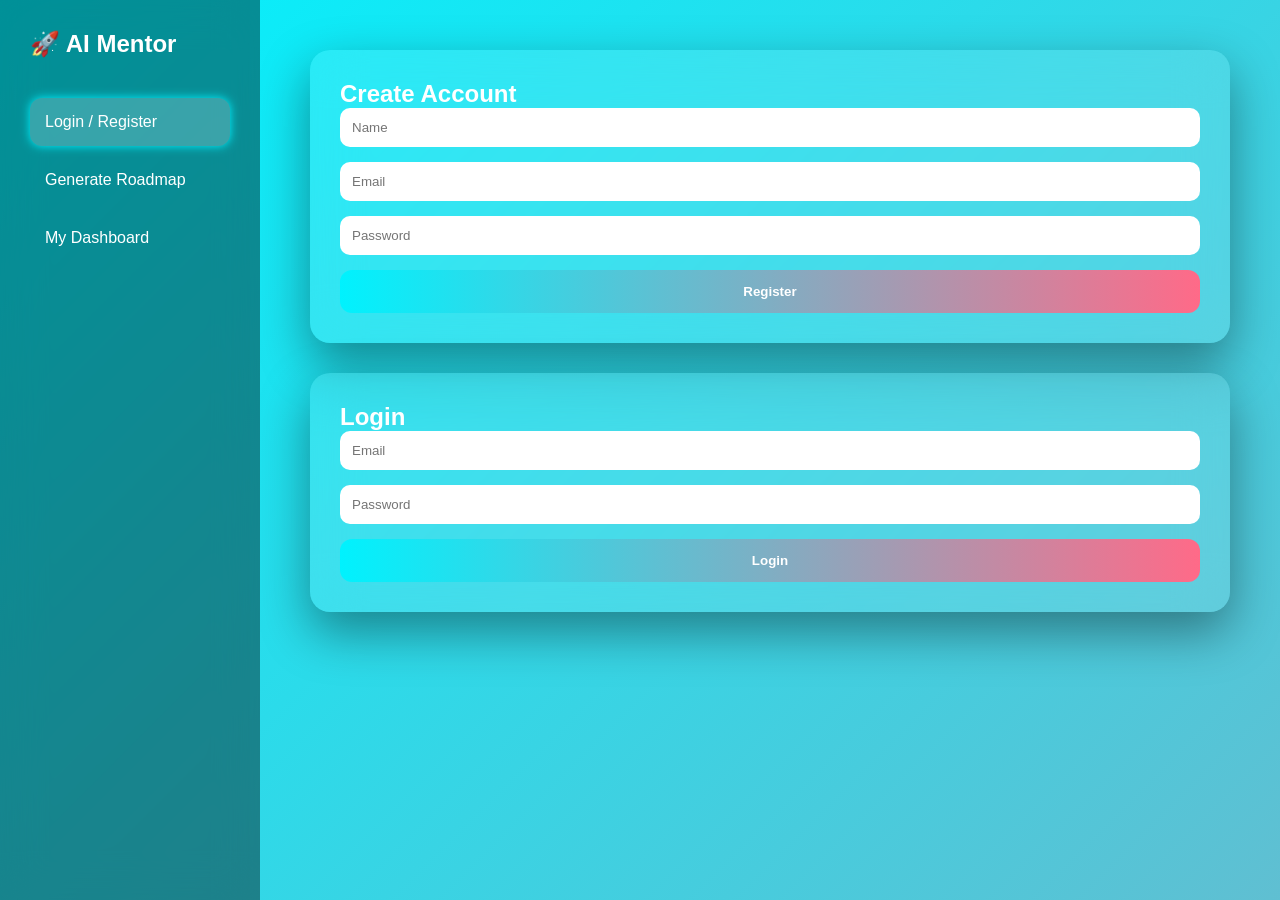
==== index.html @ 4871fbd0 "Add files via upload" ====
<!DOCTYPE html>
<html>
<head>
  <title>AI Learning Path</title>
  <link rel="stylesheet" href="style.css">
</head>
<body>

<div class="gradient-bg"></div>

<div class="app">

  <!-- Sidebar -->
  <div class="sidebar">
    <h2>🚀 AI Mentor</h2>

    <ul>
      <li class="active" onclick="showSection(this,'auth')">Login / Register</li>
      <li onclick="showSection(this,'generate')">Generate Roadmap</li>
      <li onclick="showSection(this,'dashboard')">My Dashboard</li>
    </ul>
  </div>

  <!-- Main Content -->
  <div class="main">

    <!-- Auth Section -->
    <div id="auth" class="section active fade">
      <div class="card">
        <h2>Create Account</h2>
        <input id="name" placeholder="Name">
        <input id="email" placeholder="Email">
        <input id="password" type="password" placeholder="Password">
        <button onclick="register()">Register</button>
      </div>

      <div class="card">
        <h2>Login</h2>
        <input id="loginEmail" placeholder="Email">
        <input id="loginPassword" type="password" placeholder="Password">
        <button onclick="login()">Login</button>
      </div>
    </div>

    <!-- Generate Section -->
    <div id="generate" class="section fade">
      <div class="card large">
        <h2>Generate AI Roadmap ✨</h2>
        <input id="skills" placeholder="Skills (HTML, Python)">
        <input id="role" placeholder="Target Role">
        <select id="level">
          <option>Beginner</option>
          <option>Intermediate</option>
          <option>Advanced</option>
        </select>
        <button onclick="generate()">Generate</button>
      </div>
    </div>

    <!-- Dashboard Section -->
    <div id="dashboard" class="section fade">
      <div class="card large">
        <h2>📚 My Roadmap</h2>

        <div class="progress-container">
          <div id="progressFill"></div>
          <span id="progressText">0%</span>
        </div>

        <input type="range" min="0" max="100" value="0"
          id="progressSlider"
          onchange="updateProgressUI(this.value)">

        <div id="loader" class="loader hidden"></div>

        <pre id="output">Your roadmap will appear here...</pre>
      </div>
    </div>

  </div>
</div>

<div id="toast" class="toast"></div>

<script src="script.js"></script>
</body>
</html>
---- style.css ----
*{
  margin:0;
  padding:0;
  box-sizing:border-box;
  font-family:'Segoe UI',sans-serif;
}

body{
  overflow:hidden;
  color:white;
}

/* Animated Gradient Background */
.gradient-bg{
  position:fixed;
  width:200%;
  height:200%;
  background:linear-gradient(-45deg,#667eea,#764ba2,#ff6a88,#00f2fe);
  background-size:400% 400%;
  animation:gradientMove 12s ease infinite;
  z-index:-1;
}

@keyframes gradientMove{
  0%{background-position:0% 50%;}
  50%{background-position:100% 50%;}
  100%{background-position:0% 50%;}
}

.app{
  display:flex;
  height:100vh;
}

/* Sidebar */
.sidebar{
  width:260px;
  padding:30px;
  background:rgba(0,0,0,0.4);
  backdrop-filter:blur(20px);
}

.sidebar h2{
  margin-bottom:40px;
}

.sidebar ul{
  list-style:none;
}

.sidebar li{
  padding:15px;
  border-radius:12px;
  margin-bottom:10px;
  cursor:pointer;
  transition:0.3s;
}

.sidebar li:hover,
.sidebar li.active{
  background:rgba(255,255,255,0.2);
  box-shadow:0 0 10px #00f2fe;
}

/* Main */
.main{
  flex:1;
  padding:50px;
  overflow-y:auto;
}

.section{
  display:none;
}

.section.active{
  display:block;
}

/* Smooth Fade */
.fade{
  animation:fadeIn 0.4s ease;
}

@keyframes fadeIn{
  from{opacity:0;transform:translateY(10px);}
  to{opacity:1;transform:translateY(0);}
}

/* Cards */
.card{
  background:rgba(255,255,255,0.1);
  backdrop-filter:blur(25px);
  padding:30px;
  border-radius:20px;
  margin-bottom:30px;
  box-shadow:0 20px 50px rgba(0,0,0,0.4);
  transition:0.3s;
}

.card:hover{
  transform:translateY(-5px);
}

.large{width:100%;}

input,select{
  width:100%;
  padding:12px;
  margin-bottom:15px;
  border-radius:10px;
  border:none;
  outline:none;
}

button{
  width:100%;
  padding:14px;
  border-radius:12px;
  border:none;
  background:linear-gradient(90deg,#00f2fe,#ff6a88);
  color:white;
  font-weight:bold;
  cursor:pointer;
  transition:0.3s;
}

button:hover{
  transform:scale(1.05);
  box-shadow:0 0 20px #00f2fe;
}

/* Progress Bar */
.progress-container{
  position:relative;
  width:100%;
  height:20px;
  background:rgba(255,255,255,0.2);
  border-radius:15px;
  margin-bottom:15px;
}

#progressFill{
  height:100%;
  width:0%;
  background:linear-gradient(90deg,#00f2fe,#ff6a88);
  border-radius:15px;
  transition:0.4s;
}

#progressText{
  position:absolute;
  right:10px;
  top:-25px;
}

/* Loader */
.loader{
  width:40px;
  height:40px;
  border:5px solid #ffffff33;
  border-top:5px solid #00f2fe;
  border-radius:50%;
  animation:spin 1s linear infinite;
  margin:10px 0;
}

@keyframes spin{
  to{transform:rotate(360deg);}
}

.hidden{display:none;}

pre{
  background:rgba(0,0,0,0.4);
  padding:20px;
  border-radius:15px;
  white-space:pre-wrap;
  margin-top:20px;
}

/* Toast */
.toast{
  position:fixed;
  bottom:20px;
  right:20px;
  background:#00f2fe;
  padding:15px 20px;
  border-radius:10px;
  opacity:0;
  transition:0.4s;
}

.toast.show{
  opacity:1;
}
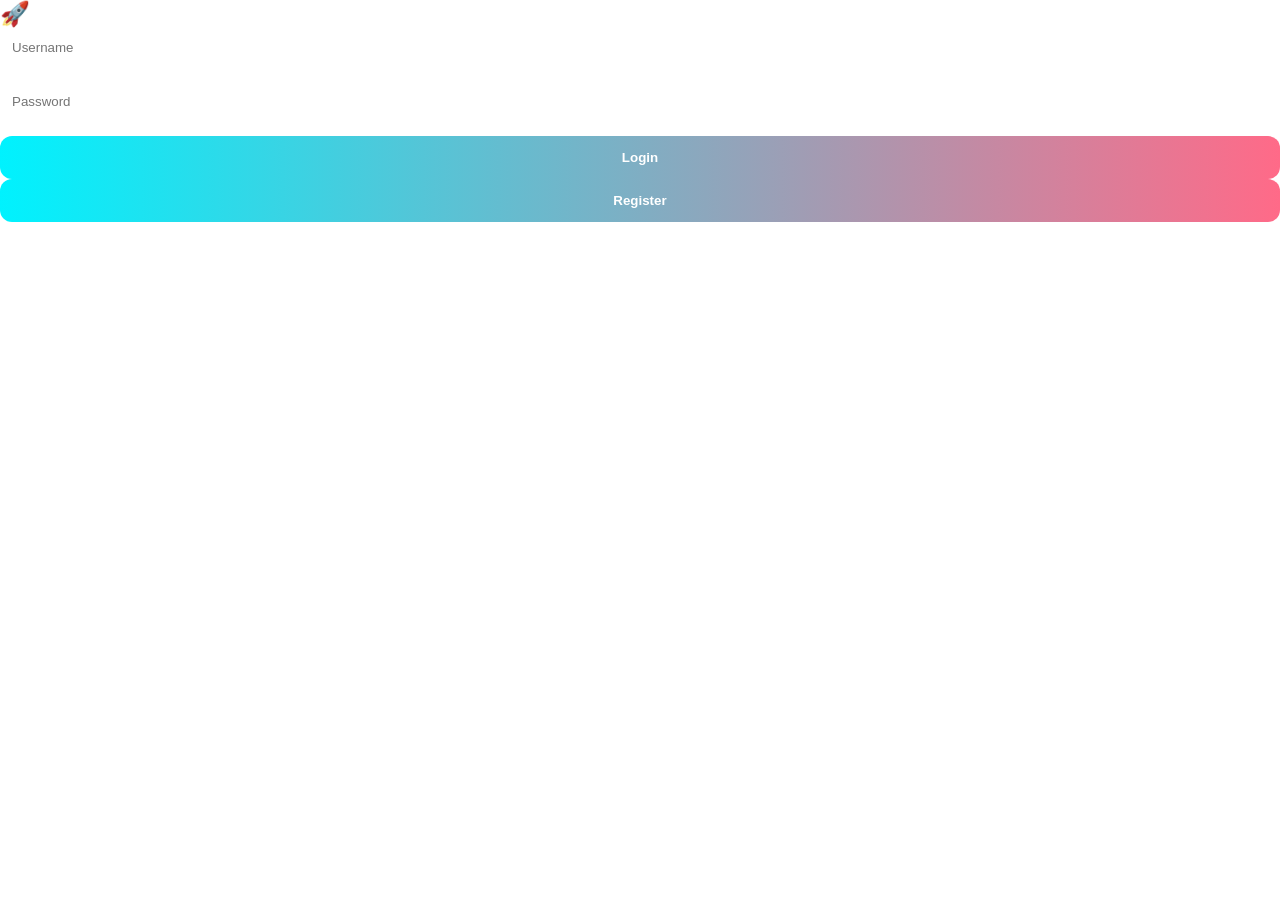
==== commit bf6108a7: "Update index.html" ====
--- a/index.html
+++ b/index.html
@@ -1,87 +1,71 @@
 <!DOCTYPE html>
-<html>
+<html lang="en">
 <head>
-  <title>AI Learning Path</title>
+  <meta charset="UTF-8">
+  <title>AI Learning Architect</title>
   <link rel="stylesheet" href="style.css">
+  <script defer src="script.js"></script>
 </head>
 <body>
 
-<div class="gradient-bg"></div>
+<div class="background"></div>
 
-<div class="app">
+<!-- LOGIN / REGISTER -->
+<div class="auth-container" id="authBox">
+  <div class="auth-card">
+    <h2>🚀 AI Learning Architect</h2>
 
-  <!-- Sidebar -->
-  <div class="sidebar">
-    <h2>🚀 AI Mentor</h2>
+    <input type="text" id="username" placeholder="Username">
+    <input type="password" id="password" placeholder="Password">
 
+    <button onclick="login()">Login</button>
+    <button class="register-btn" onclick="register()">Register</button>
+  </div>
+</div>
+
+<!-- DASHBOARD -->
+<div class="dashboard hidden" id="dashboard">
+
+  <aside class="sidebar">
+    <h2>⚡ AI Architect</h2>
     <ul>
-      <li class="active" onclick="showSection(this,'auth')">Login / Register</li>
-      <li onclick="showSection(this,'generate')">Generate Roadmap</li>
-      <li onclick="showSection(this,'dashboard')">My Dashboard</li>
+      <li onclick="showSection('roadmap')">📚 Generate Roadmap</li>
+      <li onclick="showSection('progress')">📊 Progress</li>
+      <li onclick="logout()">🚪 Logout</li>
     </ul>
-  </div>
+  </aside>
 
-  <!-- Main Content -->
-  <div class="main">
+  <main class="main-content">
 
-    <!-- Auth Section -->
-    <div id="auth" class="section active fade">
-      <div class="card">
-        <h2>Create Account</h2>
-        <input id="name" placeholder="Name">
-        <input id="email" placeholder="Email">
-        <input id="password" type="password" placeholder="Password">
-        <button onclick="register()">Register</button>
-      </div>
+    <!-- ROADMAP SECTION -->
+    <section id="roadmap" class="section active">
+      <h1>Create Your AI Learning Path</h1>
 
-      <div class="card">
-        <h2>Login</h2>
-        <input id="loginEmail" placeholder="Email">
-        <input id="loginPassword" type="password" placeholder="Password">
-        <button onclick="login()">Login</button>
-      </div>
-    </div>
-
-    <!-- Generate Section -->
-    <div id="generate" class="section fade">
-      <div class="card large">
-        <h2>Generate AI Roadmap ✨</h2>
-        <input id="skills" placeholder="Skills (HTML, Python)">
-        <input id="role" placeholder="Target Role">
+      <div class="form-box">
+        <input type="text" id="goal" placeholder="Your Target (e.g. Penetration Tester)">
         <select id="level">
           <option>Beginner</option>
           <option>Intermediate</option>
           <option>Advanced</option>
         </select>
-        <button onclick="generate()">Generate</button>
+        <input type="text" id="skills" placeholder="Current Skills (comma separated)">
+        <button onclick="generateRoadmap()">Generate Path</button>
       </div>
-    </div>
 
-    <!-- Dashboard Section -->
-    <div id="dashboard" class="section fade">
-      <div class="card large">
-        <h2>📚 My Roadmap</h2>
+      <div id="roadmapOutput" class="roadmap-output"></div>
+    </section>
 
-        <div class="progress-container">
-          <div id="progressFill"></div>
-          <span id="progressText">0%</span>
-        </div>
+    <!-- PROGRESS SECTION -->
+    <section id="progress" class="section">
+      <h1>Your Progress</h1>
+      <div class="progress-bar">
+        <div class="progress-fill" id="progressFill"></div>
+      </div>
+      <p id="progressText">0% Completed</p>
+    </section>
 
-        <input type="range" min="0" max="100" value="0"
-          id="progressSlider"
-          onchange="updateProgressUI(this.value)">
-
-        <div id="loader" class="loader hidden"></div>
-
-        <pre id="output">Your roadmap will appear here...</pre>
-      </div>
-    </div>
-
-  </div>
+  </main>
 </div>
 
-<div id="toast" class="toast"></div>
-
-<script src="script.js"></script>
 </body>
-</html>+</html>
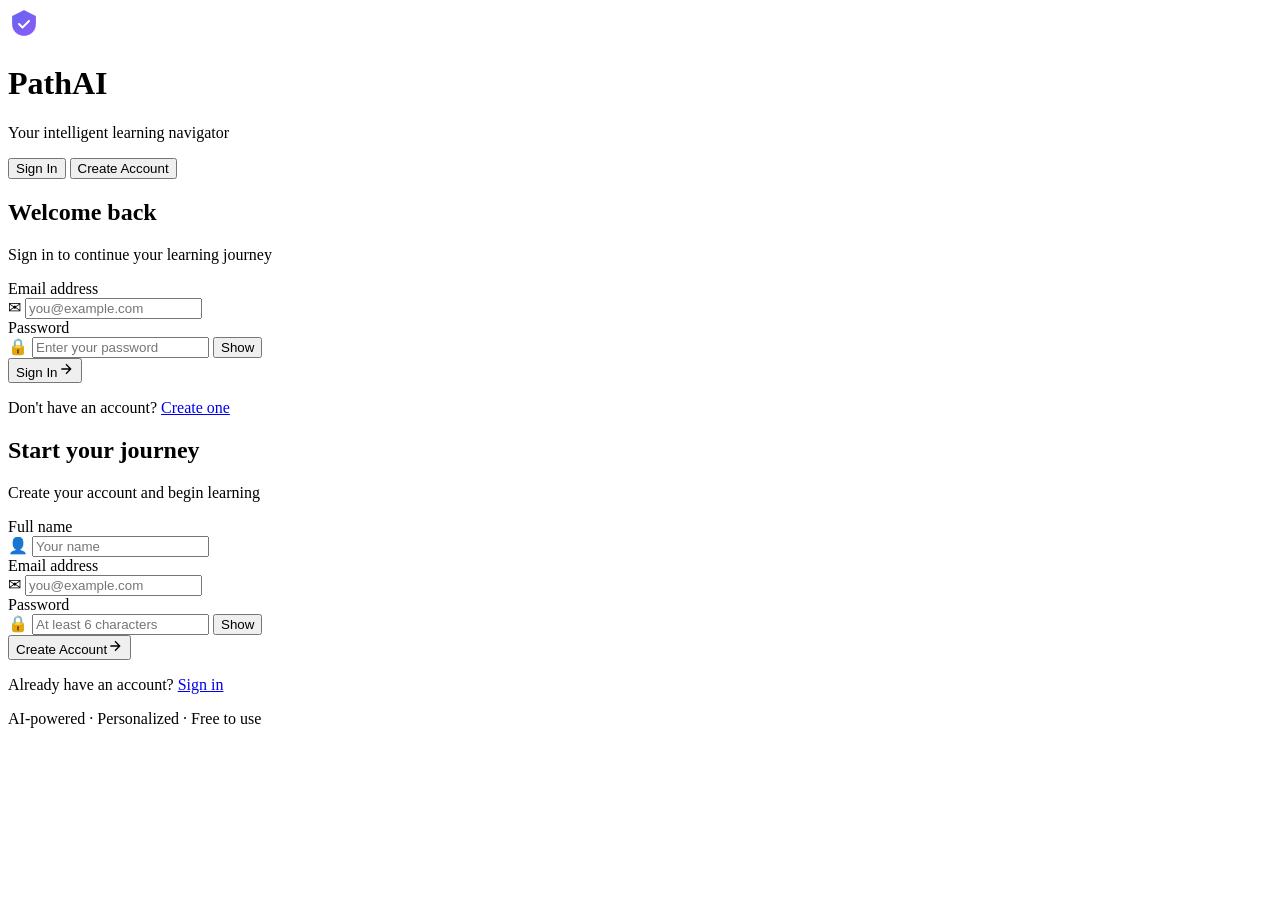
==== commit 62203616: "Add files via upload" ====
--- a/index.html
+++ b/index.html
@@ -1,71 +1,94 @@
-<!DOCTYPE html>
-<html lang="en">
-<head>
-  <meta charset="UTF-8">
-  <title>AI Learning Architect</title>
-  <link rel="stylesheet" href="style.css">
-  <script defer src="script.js"></script>
-</head>
-<body>
-
-<div class="background"></div>
-
-<!-- LOGIN / REGISTER -->
-<div class="auth-container" id="authBox">
-  <div class="auth-card">
-    <h2>🚀 AI Learning Architect</h2>
-
-    <input type="text" id="username" placeholder="Username">
-    <input type="password" id="password" placeholder="Password">
-
-    <button onclick="login()">Login</button>
-    <button class="register-btn" onclick="register()">Register</button>
-  </div>
-</div>
-
-<!-- DASHBOARD -->
-<div class="dashboard hidden" id="dashboard">
-
-  <aside class="sidebar">
-    <h2>⚡ AI Architect</h2>
-    <ul>
-      <li onclick="showSection('roadmap')">📚 Generate Roadmap</li>
-      <li onclick="showSection('progress')">📊 Progress</li>
-      <li onclick="logout()">🚪 Logout</li>
-    </ul>
-  </aside>
-
-  <main class="main-content">
-
-    <!-- ROADMAP SECTION -->
-    <section id="roadmap" class="section active">
-      <h1>Create Your AI Learning Path</h1>
-
-      <div class="form-box">
-        <input type="text" id="goal" placeholder="Your Target (e.g. Penetration Tester)">
-        <select id="level">
-          <option>Beginner</option>
-          <option>Intermediate</option>
-          <option>Advanced</option>
-        </select>
-        <input type="text" id="skills" placeholder="Current Skills (comma separated)">
-        <button onclick="generateRoadmap()">Generate Path</button>
-      </div>
-
-      <div id="roadmapOutput" class="roadmap-output"></div>
-    </section>
-
-    <!-- PROGRESS SECTION -->
-    <section id="progress" class="section">
-      <h1>Your Progress</h1>
-      <div class="progress-bar">
-        <div class="progress-fill" id="progressFill"></div>
-      </div>
-      <p id="progressText">0% Completed</p>
-    </section>
-
-  </main>
-</div>
-
-</body>
-</html>
+<!DOCTYPE html>
+<html lang="en">
+<head>
+  <meta charset="UTF-8" />
+  <meta name="viewport" content="width=device-width, initial-scale=1.0"/>
+  <title>PathAI — Your Intelligent Learning Navigator</title>
+  <link rel="stylesheet" href="css/auth.css" />
+  <link href="https://fonts.googleapis.com/css2?family=Syne:wght@400;600;700;800&family=DM+Sans:ital,wght@0,300;0,400;0,500;1,300&display=swap" rel="stylesheet"/>
+</head>
+<body>
+  <div class="bg-canvas">
+    <div class="orb orb-1"></div>
+    <div class="orb orb-2"></div>
+    <div class="orb orb-3"></div>
+    <div class="grid-overlay"></div>
+  </div>
+  <div class="auth-container">
+    <div class="brand">
+      <div class="brand-icon">
+        <svg width="32" height="32" viewBox="0 0 32 32" fill="none">
+          <path d="M16 2L28 8V16C28 22.627 22.627 28 16 28C9.373 28 4 22.627 4 16V8L16 2Z" fill="url(#grad)" stroke="rgba(255,255,255,0.2)" stroke-width="1"/>
+          <path d="M11 16L14.5 19.5L21 13" stroke="white" stroke-width="2" stroke-linecap="round" stroke-linejoin="round"/>
+          <defs><linearGradient id="grad" x1="4" y1="2" x2="28" y2="28" gradientUnits="userSpaceOnUse"><stop stop-color="#6366f1"/><stop offset="1" stop-color="#8b5cf6"/></linearGradient></defs>
+        </svg>
+      </div>
+      <h1 class="brand-name">PathAI</h1>
+      <p class="brand-tagline">Your intelligent learning navigator</p>
+    </div>
+    <div class="card">
+      <div class="tabs">
+        <button class="tab active" data-tab="login">Sign In</button>
+        <button class="tab" data-tab="register">Create Account</button>
+      </div>
+      <div class="form-section" id="login-section">
+        <div class="form-header">
+          <h2>Welcome back</h2>
+          <p>Sign in to continue your learning journey</p>
+        </div>
+        <div class="field">
+          <label>Email address</label>
+          <div class="input-wrap">
+            <span class="input-icon">✉</span>
+            <input type="email" id="login-email" placeholder="you@example.com" autocomplete="email"/>
+          </div>
+        </div>
+        <div class="field">
+          <label>Password</label>
+          <div class="input-wrap">
+            <span class="input-icon">🔒</span>
+            <input type="password" id="login-password" placeholder="Enter your password"/>
+            <button class="toggle-pw" onclick="togglePw('login-password',this)">Show</button>
+          </div>
+        </div>
+        <div class="error-msg" id="login-error"></div>
+        <button class="btn-primary" onclick="handleLogin()"><span>Sign In</span><svg width="16" height="16" viewBox="0 0 24 24" fill="none" stroke="currentColor" stroke-width="2"><path d="M5 12h14M12 5l7 7-7 7"/></svg></button>
+        <p class="form-switch">Don't have an account? <a href="#" onclick="switchTab('register')">Create one</a></p>
+      </div>
+      <div class="form-section hidden" id="register-section">
+        <div class="form-header">
+          <h2>Start your journey</h2>
+          <p>Create your account and begin learning</p>
+        </div>
+        <div class="field">
+          <label>Full name</label>
+          <div class="input-wrap">
+            <span class="input-icon">👤</span>
+            <input type="text" id="reg-name" placeholder="Your name"/>
+          </div>
+        </div>
+        <div class="field">
+          <label>Email address</label>
+          <div class="input-wrap">
+            <span class="input-icon">✉</span>
+            <input type="email" id="reg-email" placeholder="you@example.com"/>
+          </div>
+        </div>
+        <div class="field">
+          <label>Password</label>
+          <div class="input-wrap">
+            <span class="input-icon">🔒</span>
+            <input type="password" id="reg-password" placeholder="At least 6 characters"/>
+            <button class="toggle-pw" onclick="togglePw('reg-password',this)">Show</button>
+          </div>
+        </div>
+        <div class="error-msg" id="reg-error"></div>
+        <button class="btn-primary" onclick="handleRegister()"><span>Create Account</span><svg width="16" height="16" viewBox="0 0 24 24" fill="none" stroke="currentColor" stroke-width="2"><path d="M5 12h14M12 5l7 7-7 7"/></svg></button>
+        <p class="form-switch">Already have an account? <a href="#" onclick="switchTab('login')">Sign in</a></p>
+      </div>
+    </div>
+    <p class="footer-note">AI-powered · Personalized · Free to use</p>
+  </div>
+  <script src="js/auth.js"></script>
+</body>
+</html>
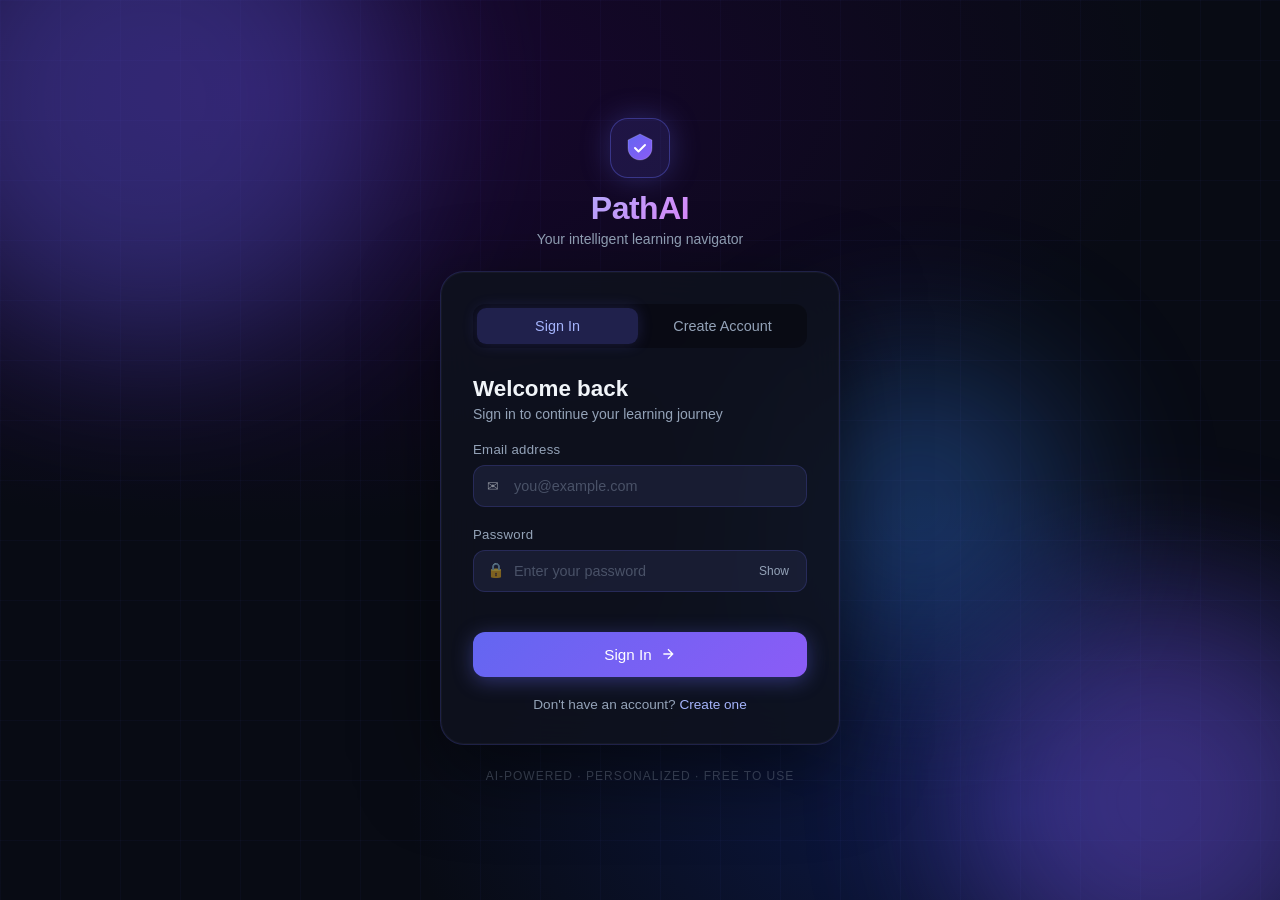
==== commit c682490b: "Update index.html" ====
--- a/index.html
+++ b/index.html
@@ -4,7 +4,7 @@
   <meta charset="UTF-8" />
   <meta name="viewport" content="width=device-width, initial-scale=1.0"/>
   <title>PathAI — Your Intelligent Learning Navigator</title>
-  <link rel="stylesheet" href="css/auth.css" />
+  <link rel="stylesheet" href="auth.css" />
   <link href="https://fonts.googleapis.com/css2?family=Syne:wght@400;600;700;800&family=DM+Sans:ital,wght@0,300;0,400;0,500;1,300&display=swap" rel="stylesheet"/>
 </head>
 <body>
@@ -91,4 +91,4 @@
   </div>
   <script src="js/auth.js"></script>
 </body>
-</html>+</html>
--- a/auth.css
+++ b/auth.css
@@ -0,0 +1,38 @@
+*,*::before,*::after{box-sizing:border-box;margin:0;padding:0}
+:root{--indigo:#6366f1;--violet:#8b5cf6;--indigo-light:#a5b4fc;--bg:#080b14;--card-bg:rgba(15,18,30,0.85);--border:rgba(99,102,241,0.2);--text:#f1f5f9;--text-muted:#94a3b8;--error:#f87171;--input-bg:rgba(30,35,60,0.7)}
+body{font-family:'DM Sans',sans-serif;background:var(--bg);color:var(--text);min-height:100vh;display:flex;align-items:center;justify-content:center;overflow:hidden}
+.bg-canvas{position:fixed;inset:0;z-index:0;background:radial-gradient(ellipse 120% 80% at 20% 10%,#1a0533 0%,transparent 60%),radial-gradient(ellipse 80% 60% at 80% 90%,#0d1a4a 0%,transparent 60%),#080b14}
+.orb{position:absolute;border-radius:50%;filter:blur(80px);opacity:.35;animation:drift 12s ease-in-out infinite}
+.orb-1{width:500px;height:500px;background:#6366f1;top:-150px;left:-100px}
+.orb-2{width:400px;height:400px;background:#8b5cf6;bottom:-100px;right:-80px;animation-delay:-4s}
+.orb-3{width:300px;height:300px;background:#3b82f6;top:40%;left:60%;animation-delay:-8s}
+@keyframes drift{0%,100%{transform:translate(0,0) scale(1)}33%{transform:translate(30px,-20px) scale(1.05)}66%{transform:translate(-20px,30px) scale(.95)}}
+.grid-overlay{position:absolute;inset:0;background-image:linear-gradient(rgba(99,102,241,.04) 1px,transparent 1px),linear-gradient(90deg,rgba(99,102,241,.04) 1px,transparent 1px);background-size:60px 60px}
+.auth-container{position:relative;z-index:1;width:100%;max-width:440px;padding:24px 20px;display:flex;flex-direction:column;align-items:center;gap:24px}
+.brand{text-align:center}
+.brand-icon{width:60px;height:60px;border-radius:18px;background:rgba(99,102,241,.15);border:1px solid rgba(99,102,241,.4);display:flex;align-items:center;justify-content:center;margin:0 auto 12px;box-shadow:0 0 30px rgba(99,102,241,.3)}
+.brand-name{font-family:'Syne',sans-serif;font-size:2rem;font-weight:800;background:linear-gradient(135deg,#a5b4fc,#e879f9);-webkit-background-clip:text;-webkit-text-fill-color:transparent;background-clip:text;letter-spacing:-.5px}
+.brand-tagline{color:var(--text-muted);font-size:.875rem;margin-top:4px}
+.card{width:100%;background:var(--card-bg);border:1px solid var(--border);border-radius:24px;padding:32px;backdrop-filter:blur(20px);box-shadow:0 25px 80px rgba(0,0,0,.5),0 0 0 1px rgba(255,255,255,.03) inset}
+.tabs{display:flex;gap:4px;background:rgba(0,0,0,.3);border-radius:12px;padding:4px;margin-bottom:28px}
+.tab{flex:1;padding:10px;border:none;border-radius:9px;background:transparent;color:var(--text-muted);font-family:'DM Sans',sans-serif;font-size:.9rem;font-weight:500;cursor:pointer;transition:all .25s}
+.tab.active{background:rgba(99,102,241,.25);color:var(--indigo-light);box-shadow:0 0 15px rgba(99,102,241,.2)}
+.form-section{display:flex;flex-direction:column;gap:20px}
+.form-section.hidden{display:none}
+.form-header h2{font-family:'Syne',sans-serif;font-size:1.4rem;font-weight:700}
+.form-header p{color:var(--text-muted);font-size:.875rem;margin-top:4px}
+.field{display:flex;flex-direction:column;gap:8px}
+.field label{font-size:.825rem;font-weight:500;color:var(--text-muted);letter-spacing:.3px}
+.input-wrap{position:relative;display:flex;align-items:center}
+.input-icon{position:absolute;left:14px;font-size:.9rem;pointer-events:none;opacity:.5}
+.input-wrap input{width:100%;padding:12px 14px 12px 40px;background:var(--input-bg);border:1px solid rgba(99,102,241,.2);border-radius:12px;color:var(--text);font-family:'DM Sans',sans-serif;font-size:.9rem;transition:all .2s;outline:none}
+.input-wrap input:focus{border-color:var(--indigo);box-shadow:0 0 0 3px rgba(99,102,241,.15)}
+.input-wrap input::placeholder{color:rgba(148,163,184,.4)}
+.toggle-pw{position:absolute;right:12px;background:none;border:none;color:var(--text-muted);font-size:.75rem;cursor:pointer;padding:4px 6px;border-radius:6px}
+.error-msg{color:var(--error);font-size:.825rem;min-height:0;transition:all .2s;background:rgba(248,113,113,.1);border-radius:8px;padding:0;overflow:hidden}
+.error-msg.show{padding:10px 12px}
+.btn-primary{display:flex;align-items:center;justify-content:center;gap:8px;padding:14px 24px;border:none;border-radius:12px;background:linear-gradient(135deg,var(--indigo),var(--violet));color:white;font-family:'DM Sans',sans-serif;font-size:.95rem;font-weight:500;cursor:pointer;transition:all .2s;box-shadow:0 4px 20px rgba(99,102,241,.4)}
+.btn-primary:hover{transform:translateY(-1px);box-shadow:0 8px 30px rgba(99,102,241,.5)}
+.form-switch{text-align:center;font-size:.85rem;color:var(--text-muted)}
+.form-switch a{color:var(--indigo-light);text-decoration:none;font-weight:500}
+.footer-note{color:rgba(148,163,184,.4);font-size:.75rem;letter-spacing:1px;text-transform:uppercase}
